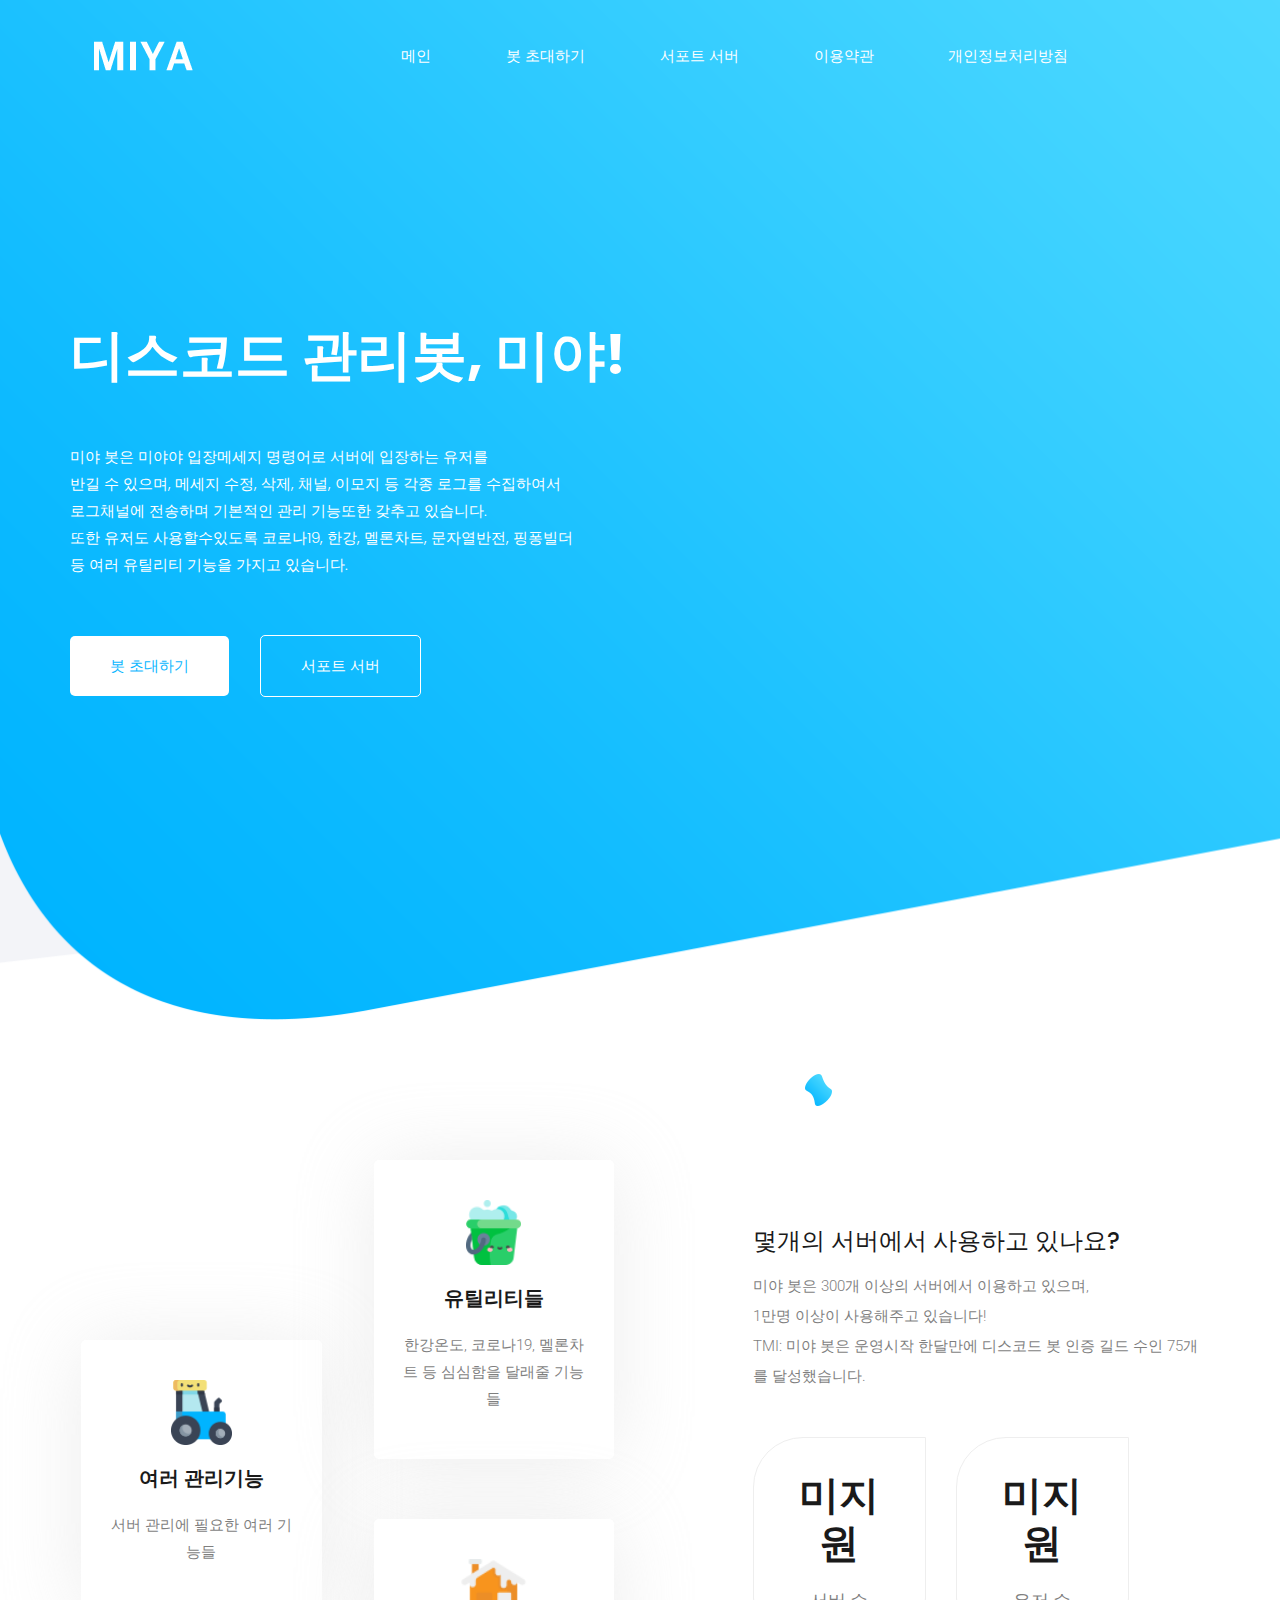
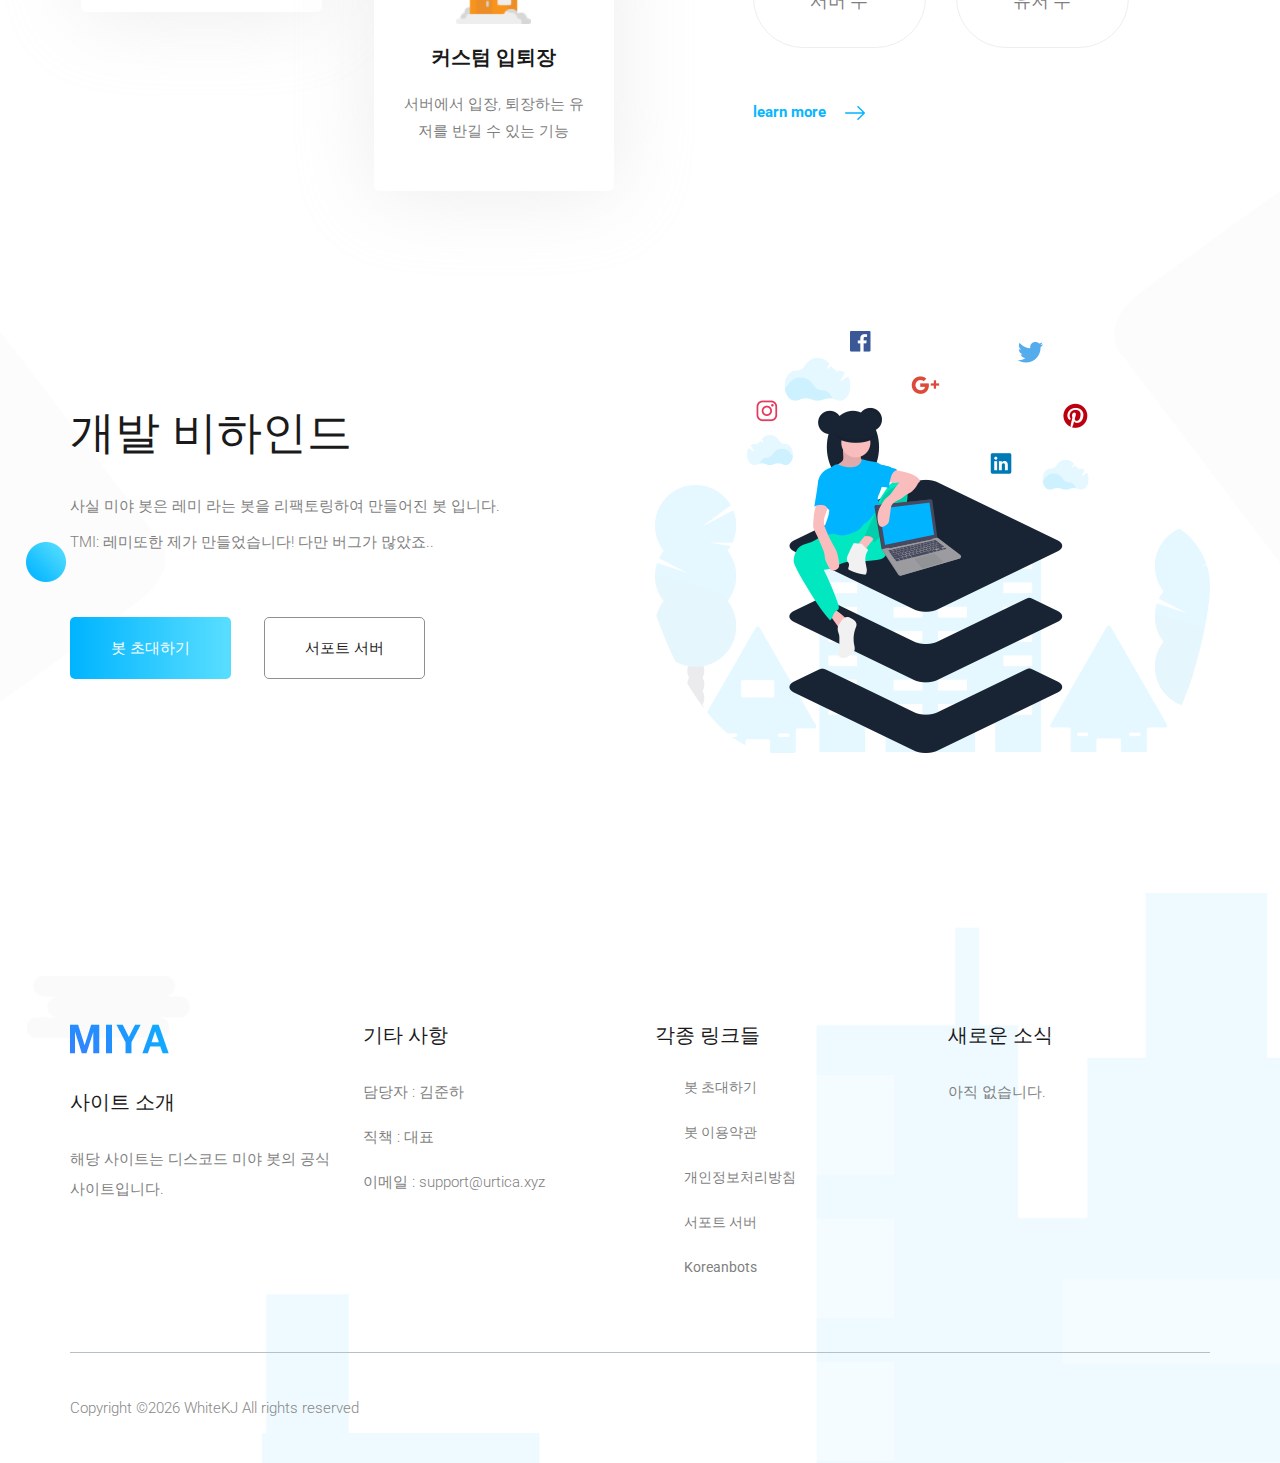
==== index.html @ d504ce52 "Add files via upload" ====
<!doctype html>
<html lang="ko-KR">
<head>
    <meta charset="utf-8">
    <meta name="viewport" content="width=device-width, initial-scale=1, shrink-to-fit=no">
    <title>디스코드 미야 봇</title>
    <link rel="stylesheet" href="css/bootstrap.min.css">
    <link rel="stylesheet" href="css/animate.css">
    <link rel="stylesheet" href="css/owl.carousel.min.css">
    <link rel="stylesheet" href="css/all.css">
    <link rel="stylesheet" href="css/flaticon.css">
    <link rel="stylesheet" href="css/themify-icons.css">
    <link rel="stylesheet" href="css/magnific-popup.css">
    <link rel="stylesheet" href="css/slick.css">
    <link rel="stylesheet" href="css/style.css">
    <link rel="icon" href="img/_blank.png">
    <meta property="og:title" content="미야" />
	<meta property="og:description" content="디스코드 봇, 미야 !" />
    <meta property="og:type" content="website" />
    <meta property="og:url" content="https://miya.kro.kr/"" />
    <meta property="og:image" content="https://cdn.discordapp.com/attachments/746183244231475362/776735122116444190/image0.png" />
</head>
<body>
    <header class="main_menu home_menu">
        <div class="container">
            <div class="row align-items-center">
                <div class="col-lg-12">
                    <nav class="navbar navbar-expand-lg navbar-light">
                        <a class="navbar-brand" href="/"> <img src="img/logo.png" alt="logo"> </a>
                        <button class="navbar-toggler" type="button" data-toggle="collapse"
                            data-target="#navbarSupportedContent" aria-controls="navbarSupportedContent"
                            aria-expanded="false" aria-label="Toggle navigation">
                            <span class="menu_icon"><i class="fas fa-bars"></i></span>
                        </button>
                        <div class="collapse navbar-collapse main-menu-item" id="navbarSupportedContent">
                            <ul class="navbar-nav">
                                <li class="nav-item">
                                    <a class="nav-link" href="./index.html">메인</a>
                                </li>
                                <li class="nav-item">
                                    <a class="nav-link" href="https://discord.com/api/oauth2/authorize?client_id=720724942873821316&permissions=8&scope=bot">봇 초대하기</a>
                                </li>
                                <li class="nav-item">
                                    <a class="nav-link" href="https://discord.gg/mdgaSjB">서포트 서버</a>
                                </li>
                                <li class="nav-item">
                                    <a class="nav-link" href="./elements.html">이용약관</a>
                                </li>
                                <li class="nav-item">
                                    <a class="nav-link" href="./privacy.html">개인정보처리방침</a>
                                </li>
                            </ul>
                        </div>
                    </nav>
                </div>
            </div>
        </div>
    </header>
    <section class="banner_part">
        <div class="container">
            <div class="row align-items-center">
                <div class="col-lg-7">
                    <div class="banner_text">
                        <div class="banner_text_iner">
                            <h1>디스코드 관리봇, 미야!</h1>
                            <p>미야 봇은 미야야 입장메세지 명령어로 서버에 입장하는 유저를<br>
                                반길 수 있으며, 메세지 수정, 삭제, 채널, 이모지 등 각종 로그를 수집하여서<br>
                                로그채널에 전송하며 기본적인 관리 기능또한 갖추고 있습니다.<br>
                                또한 유저도 사용할수있도록 코로나19, 한강, 멜론차트, 문자열반전, 핑퐁빌더 등 여러 유틸리티 기능을 가지고 있습니다.</p>
                            <a href="https://discord.com/api/oauth2/authorize?client_id=720724942873821316&permissions=8&scope=bot" class="btn_2 banner_btn_1">봇 초대하기</a>
                            <a href="https://discord.gg/mdgaSjB" class="btn_2 banner_btn_2">서포트 서버</a>
                        </div>
                    </div>
                </div>
            </div>
        </div>
    </section>
    <section class="feature_part padding_top">
        <div class="container">
            <div class="row align-items-center justify-content-between">
                <div class="col-lg-6 ">
                    <div class="row align-items-center">
                        <div class="col-lg-6 col-sm-6">
                            <div class="single_feature">
                                <div class="single_feature_part">
                                    <img src="img/icon/feature_icon_1.png" alt="">
                                    <h4>여러 관리기능</h4>
                                    <p>서버 관리에 필요한 여러 기능들</p>
                                </div>
                            </div>
                        </div>
                        <div class="col-lg-6 col-sm-6">
                            <div class="single_feature">
                                <div class="single_feature_part">
                                    <img src="img/icon/feature_icon_2.png" alt="">
                                    <h4>유틸리티들</h4>
                                    <p>한강온도, 코로나19, 멜론차트 등 심심함을 달래줄 기능들</p>
                                </div>
                            </div>
                            <div class="single_feature">
                                <div class="single_feature_part single_feature_part_2">
                                    <img src="img/icon/feature_icon_3.png" alt="">
                                    <h4>커스텀 입퇴장</h4>
                                    <p>서버에서 입장, 퇴장하는 유저를 반길 수 있는 기능</p>
                                </div>
                            </div>
                        </div>
                    </div>
                </div>
                <div class="col-lg-5">
                    <div class="feature_part_text">
                        <h3>몇개의 서버에서 사용하고 있나요?</h3>
                        <p>미야 봇은 300개 이상의 서버에서 이용하고 있으며, <br>1만명 이상이 사용해주고 있습니다!<br>TMI: 미야 봇은 운영시작 한달만에 디스코드 봇 인증 길드 수인 75개를 달성했습니다.</p> 
                        <div class="row">
                            <div class="col-sm-6 col-md-4 col-lg-5">
                                <div class="feature_part_text_iner">
                                    <h4 class="guild">미지원</h4>
                                    <p>서버 수</p>
                                </div>
                            </div>
                            <div class="col-sm-6 col-md-4 col-lg-5">
                                <div class="feature_part_text_iner">
                                    <h4 class="user">미지원</h4>
                                    <p>유저 수</p>
                                </div>
                            </div>
                        </div>
                        <a href="#" class="btn_4">learn more <img src="img/icon/right-arrow.svg" alt=""></a>
                    </div>
                </div>
            </div>
        </div>
        <img src="img/animate_icon/Shape-1.png" alt="" class="feature_icon_1">
        <img src="img/animate_icon/Shape-14.png" alt="" class="feature_icon_2">
        <img src="img/animate_icon/Shape.png" alt="" class="feature_icon_3">
        <img src="img/animate_icon/shape-3.png" alt="" class="feature_icon_4">
    </section>
    <section class="about_us section_padding">
        <div class="container">
            <div class="row align-items-center justify-content-between">
                <div class="col-md-6 col-lg-5">
                    <div class="about_us_text">
                        <h2>개발 비하인드</h2>
                        <p>사실 미야 봇은 레미 라는 봇을 리팩토링하여 만들어진 봇 입니다.<br>TMI: 레미또한 제가 만들었습니다! 다만 버그가 많았죠..</p>
                        <a href="#" class="btn_1">봇 초대하기</a>
                        <a href="#" class="btn_2">서포트 서버</a>
                    </div>
                </div>
                <div class="col-md-6 col-lg-6">
                    <div class="learning_img">
                        <img src="img/about_img.png" alt="">
                    </div>
                </div>
            </div>
        </div>
        <img src="img/left_sharp.png" alt="" class="left_shape_1">
        <img src="img/about_shape.png" alt="" class="about_shape_1">
        <img src="img/animate_icon/Shape-16.png" alt="" class="feature_icon_1">
        <img src="img/animate_icon/Shape-1.png" alt="" class="feature_icon_4">
    </section>
    <footer class="footer_part">
        <div class="container">
            <div class="row">
                <div class="col-sm-6 col-lg-3">
                    <div class="single_footer_part">
                        <a href="/" class="footer_logo_iner"> <img src="img/footer_logo.png" alt="#"> </a>
                        <h4>사이트 소개</h4>
                        <p>해당 사이트는 디스코드 미야 봇의 공식사이트입니다.
                        </p>
                    </div>
                </div>
                <div class="col-sm-6 col-lg-3">
                    <div class="single_footer_part">
                        <h4>기타 사항</h4>
                        <p>담당자 : 김준하</p>
                        <p>직책 : 대표</p>
                        <p>이메일 : support@urtica.xyz</p>
                    </div>
                </div>
                <div class="col-sm-6 col-lg-3">
                    <div class="single_footer_part">
                        <h4>각종 링크들</h4>
                        <ul class="list-unstyled">
                            <li><a href="https://discord.com/api/oauth2/authorize?client_id=720724942873821316&permissions=8&scope=bot">봇 초대하기</a></li>
                            <li><a href="./elements.html">봇 이용약관</a></li>
                            <li><a href="./privacy.html">개인정보처리방침</a></li>
                            <li><a href="https://discord.gg/mdgaSjB">서포트 서버</a></li>
                            <li><a href="https://koreanbots.dev/bots/720724942873821316">Koreanbots</a></li>
                        </ul>
                    </div>
                </div>
                <div class="col-sm-6 col-lg-3">
                    <div class="single_footer_part">
                        <h4>새로운 소식</h4>
                        <p>아직 없습니다.
                        </p>
                    </div>
                </div>
            </div>
            <hr>
            <div class="row">
                <div class="col-lg-8">
                    <div class="copyright_text">
                        <P>
Copyright &copy;<script>document.write(new Date().getFullYear());</script> WhiteKJ All rights reserved</a>
</P>
                    </div>
                </div>
            </div>
        </div>
    </footer>
    <script src="js/jquery-1.12.1.min.js"></script>
    <script src="js/popper.min.js"></script>
    <script src="js/bootstrap.min.js"></script>
    <script src="js/jquery.magnific-popup.js"></script>
    <script src="js/swiper.min.js"></script>
    <script src="js/masonry.pkgd.js"></script>
    <script src="js/owl.carousel.min.js"></script>
    <script src="js/jquery.nice-select.min.js"></script>
    <script src="js/slick.min.js"></script>
    <script src="js/jquery.counterup.min.js"></script>
    <script src="js/waypoints.min.js"></script>
    <script src="js/contact.js"></script>
    <script src="js/jquery.ajaxchimp.min.js"></script>
    <script src="js/jquery.form.js"></script>
    <script src="js/jquery.validate.min.js"></script>
    <script src="js/mail-script.js"></script>
    <script src="js/custom.js"></script>
</body>

</html>
---- css/flaticon.css ----
/*
  	Flaticon icon font: Flaticon
  	Creation date: 13/06/2019 05:10
  	*/

@font-face {
  font-family: "Flaticon";
  src: url("../fonts/Flaticon.eot");
  src: url("../fonts/Flaticon.eot?#iefix") format("embedded-opentype"),
       url("../fonts/Flaticon.woff2") format("woff2"),
       url("../fonts/Flaticon.woff") format("woff"),
       url("../fonts/Flaticon.ttf") format("truetype"),
       url("../fonts/Flaticon.svg#Flaticon") format("svg");
  font-weight: normal;
  font-style: normal;
}

@media screen and (-webkit-min-device-pixel-ratio:0) {
  @font-face {
    font-family: "Flaticon";
    src: url("./Flaticon.svg#Flaticon") format("svg");
  }
}

[class^="flaticon-"]:before, [class*=" flaticon-"]:before,
[class^="flaticon-"]:after, [class*=" flaticon-"]:after {   
  font-family: Flaticon;
        font-size: 20px;
font-style: normal;
}

.flaticon-right-arrow:before { content: "\f100"; }
---- css/themify-icons.css ----
@font-face {
	font-family: 'themify';
	src:url('../fonts/themify.eot?-fvbane');
	src:url('../fonts/themify.eot?#iefix-fvbane') format('embedded-opentype'),
		url('../fonts/themify.woff?-fvbane') format('woff'),
		url('../fonts/themify.ttf?-fvbane') format('truetype'),
		url('../fonts/themify.svg?-fvbane#themify') format('svg');
	font-weight: normal;
	font-style: normal;
}

[class^="ti-"], [class*=" ti-"] {
	font-family: 'themify';
	speak: none;
	font-style: normal;
	font-weight: normal;
	font-variant: normal;
	text-transform: none;
	line-height: 1;

	/* Better Font Rendering =========== */
	-webkit-font-smoothing: antialiased;
	-moz-osx-font-smoothing: grayscale;
}

.ti-wand:before {
	content: "\e600";
}
.ti-volume:before {
	content: "\e601";
}
.ti-user:before {
	content: "\e602";
}
.ti-unlock:before {
	content: "\e603";
}
.ti-unlink:before {
	content: "\e604";
}
.ti-trash:before {
	content: "\e605";
}
.ti-thought:before {
	content: "\e606";
}
.ti-target:before {
	content: "\e607";
}
.ti-tag:before {
	content: "\e608";
}
.ti-tablet:before {
	content: "\e609";
}
.ti-star:before {
	content: "\e60a";
}
.ti-spray:before {
	content: "\e60b";
}
.ti-signal:before {
	content: "\e60c";
}
.ti-shopping-cart:before {
	content: "\e60d";
}
.ti-shopping-cart-full:before {
	content: "\e60e";
}
.ti-settings:before {
	content: "\e60f";
}
.ti-search:before {
	content: "\e610";
}
.ti-zoom-in:before {
	content: "\e611";
}
.ti-zoom-out:before {
	content: "\e612";
}
.ti-cut:before {
	content: "\e613";
}
.ti-ruler:before {
	content: "\e614";
}
.ti-ruler-pencil:before {
	content: "\e615";
}
.ti-ruler-alt:before {
	content: "\e616";
}
.ti-bookmark:before {
	content: "\e617";
}
.ti-bookmark-alt:before {
	content: "\e618";
}
.ti-reload:before {
	content: "\e619";
}
.ti-plus:before {
	content: "\e61a";
}
.ti-pin:before {
	content: "\e61b";
}
.ti-pencil:before {
	content: "\e61c";
}
.ti-pencil-alt:before {
	content: "\e61d";
}
.ti-paint-roller:before {
	content: "\e61e";
}
.ti-paint-bucket:before {
	content: "\e61f";
}
.ti-na:before {
	content: "\e620";
}
.ti-mobile:before {
	content: "\e621";
}
.ti-minus:before {
	content: "\e622";
}
.ti-medall:before {
	content: "\e623";
}
.ti-medall-alt:before {
	content: "\e624";
}
.ti-marker:before {
	content: "\e625";
}
.ti-marker-alt:before {
	content: "\e626";
}
.ti-arrow-up:before {
	content: "\e627";
}
.ti-arrow-right:before {
	content: "\e628";
}
.ti-arrow-left:before {
	content: "\e629";
}
.ti-arrow-down:before {
	content: "\e62a";
}
.ti-lock:before {
	content: "\e62b";
}
.ti-location-arrow:before {
	content: "\e62c";
}
.ti-link:before {
	content: "\e62d";
}
.ti-layout:before {
	content: "\e62e";
}
.ti-layers:before {
	content: "\e62f";
}
.ti-layers-alt:before {
	content: "\e630";
}
.ti-key:before {
	content: "\e631";
}
.ti-import:before {
	content: "\e632";
}
.ti-image:before {
	content: "\e633";
}
.ti-heart:before {
	content: "\e634";
}
.ti-heart-broken:before {
	content: "\e635";
}
.ti-hand-stop:before {
	content: "\e636";
}
.ti-hand-open:before {
	content: "\e637";
}
.ti-hand-drag:before {
	content: "\e638";
}
.ti-folder:before {
	content: "\e639";
}
.ti-flag:before {
	content: "\e63a";
}
.ti-flag-alt:before {
	content: "\e63b";
}
.ti-flag-alt-2:before {
	content: "\e63c";
}
.ti-eye:before {
	content: "\e63d";
}
.ti-export:before {
	content: "\e63e";
}
.ti-exchange-vertical:before {
	content: "\e63f";
}
.ti-desktop:before {
	content: "\e640";
}
.ti-cup:before {
	content: "\e641";
}
.ti-crown:before {
	content: "\e642";
}
.ti-comments:before {
	content: "\e643";
}
.ti-comment:before {
	content: "\e644";
}
.ti-comment-alt:before {
	content: "\e645";
}
.ti-close:before {
	content: "\e646";
}
.ti-clip:before {
	content: "\e647";
}
.ti-angle-up:before {
	content: "\e648";
}
.ti-angle-right:before {
	content: "\e649";
}
.ti-angle-left:before {
	content: "\e64a";
}
.ti-angle-down:before {
	content: "\e64b";
}
.ti-check:before {
	content: "\e64c";
}
.ti-check-box:before {
	content: "\e64d";
}
.ti-camera:before {
	content: "\e64e";
}
.ti-announcement:before {
	content: "\e64f";
}
.ti-brush:before {
	content: "\e650";
}
.ti-briefcase:before {
	content: "\e651";
}
.ti-bolt:before {
	content: "\e652";
}
.ti-bolt-alt:before {
	content: "\e653";
}
.ti-blackboard:before {
	content: "\e654";
}
.ti-bag:before {
	content: "\e655";
}
.ti-move:before {
	content: "\e656";
}
.ti-arrows-vertical:before {
	content: "\e657";
}
.ti-arrows-horizontal:before {
	content: "\e658";
}
.ti-fullscreen:before {
	content: "\e659";
}
.ti-arrow-top-right:before {
	content: "\e65a";
}
.ti-arrow-top-left:before {
	content: "\e65b";
}
.ti-arrow-circle-up:before {
	content: "\e65c";
}
.ti-arrow-circle-right:before {
	content: "\e65d";
}
.ti-arrow-circle-left:before {
	content: "\e65e";
}
.ti-arrow-circle-down:before {
	content: "\e65f";
}
.ti-angle-double-up:before {
	content: "\e660";
}
.ti-angle-double-right:before {
	content: "\e661";
}
.ti-angle-double-left:before {
	content: "\e662";
}
.ti-angle-double-down:before {
	content: "\e663";
}
.ti-zip:before {
	content: "\e664";
}
.ti-world:before {
	content: "\e665";
}
.ti-wheelchair:before {
	content: "\e666";
}
.ti-view-list:before {
	content: "\e667";
}
.ti-view-list-alt:before {
	content: "\e668";
}
.ti-view-grid:before {
	content: "\e669";
}
.ti-uppercase:before {
	content: "\e66a";
}
.ti-upload:before {
	content: "\e66b";
}
.ti-underline:before {
	content: "\e66c";
}
.ti-truck:before {
	content: "\e66d";
}
.ti-timer:before {
	content: "\e66e";
}
.ti-ticket:before {
	content: "\e66f";
}
.ti-thumb-up:before {
	content: "\e670";
}
.ti-thumb-down:before {
	content: "\e671";
}
.ti-text:before {
	content: "\e672";
}
.ti-stats-up:before {
	content: "\e673";
}
.ti-stats-down:before {
	content: "\e674";
}
.ti-split-v:before {
	content: "\e675";
}
.ti-split-h:before {
	content: "\e676";
}
.ti-smallcap:before {
	content: "\e677";
}
.ti-shine:before {
	content: "\e678";
}
.ti-shift-right:before {
	content: "\e679";
}
.ti-shift-left:before {
	content: "\e67a";
}
.ti-shield:before {
	content: "\e67b";
}
.ti-notepad:before {
	content: "\e67c";
}
.ti-server:before {
	content: "\e67d";
}
.ti-quote-right:before {
	content: "\e67e";
}
.ti-quote-left:before {
	content: "\e67f";
}
.ti-pulse:before {
	content: "\e680";
}
.ti-printer:before {
	content: "\e681";
}
.ti-power-off:before {
	content: "\e682";
}
.ti-plug:before {
	content: "\e683";
}
.ti-pie-chart:before {
	content: "\e684";
}
.ti-paragraph:before {
	content: "\e685";
}
.ti-panel:before {
	content: "\e686";
}
.ti-package:before {
	content: "\e687";
}
.ti-music:before {
	content: "\e688";
}
.ti-music-alt:before {
	content: "\e689";
}
.ti-mouse:before {
	content: "\e68a";
}
.ti-mouse-alt:before {
	content: "\e68b";
}
.ti-money:before {
	content: "\e68c";
}
.ti-microphone:before {
	content: "\e68d";
}
.ti-menu:before {
	content: "\e68e";
}
.ti-menu-alt:before {
	content: "\e68f";
}
.ti-map:before {
	content: "\e690";
}
.ti-map-alt:before {
	content: "\e691";
}
.ti-loop:before {
	content: "\e692";
}
.ti-location-pin:before {
	content: "\e693";
}
.ti-list:before {
	content: "\e694";
}
.ti-light-bulb:before {
	content: "\e695";
}
.ti-Italic:before {
	content: "\e696";
}
.ti-info:before {
	content: "\e697";
}
.ti-infinite:before {
	content: "\e698";
}
.ti-id-badge:before {
	content: "\e699";
}
.ti-hummer:before {
	content: "\e69a";
}
.ti-home:before {
	content: "\e69b";
}
.ti-help:before {
	content: "\e69c";
}
.ti-headphone:before {
	content: "\e69d";
}
.ti-harddrives:before {
	content: "\e69e";
}
.ti-harddrive:before {
	content: "\e69f";
}
.ti-gift:before {
	content: "\e6a0";
}
.ti-game:before {
	content: "\e6a1";
}
.ti-filter:before {
	content: "\e6a2";
}
.ti-files:before {
	content: "\e6a3";
}
.ti-file:before {
	content: "\e6a4";
}
.ti-eraser:before {
	content: "\e6a5";
}
.ti-envelope:before {
	content: "\e6a6";
}
.ti-download:before {
	content: "\e6a7";
}
.ti-direction:before {
	content: "\e6a8";
}
.ti-direction-alt:before {
	content: "\e6a9";
}
.ti-dashboard:before {
	content: "\e6aa";
}
.ti-control-stop:before {
	content: "\e6ab";
}
.ti-control-shuffle:before {
	content: "\e6ac";
}
.ti-control-play:before {
	content: "\e6ad";
}
.ti-control-pause:before {
	content: "\e6ae";
}
.ti-control-forward:before {
	content: "\e6af";
}
.ti-control-backward:before {
	content: "\e6b0";
}
.ti-cloud:before {
	content: "\e6b1";
}
.ti-cloud-up:before {
	content: "\e6b2";
}
.ti-cloud-down:before {
	content: "\e6b3";
}
.ti-clipboard:before {
	content: "\e6b4";
}
.ti-car:before {
	content: "\e6b5";
}
.ti-calendar:before {
	content: "\e6b6";
}
.ti-book:before {
	content: "\e6b7";
}
.ti-bell:before {
	content: "\e6b8";
}
.ti-basketball:before {
	content: "\e6b9";
}
.ti-bar-chart:before {
	content: "\e6ba";
}
.ti-bar-chart-alt:before {
	content: "\e6bb";
}
.ti-back-right:before {
	content: "\e6bc";
}
.ti-back-left:before {
	content: "\e6bd";
}
.ti-arrows-corner:before {
	content: "\e6be";
}
.ti-archive:before {
	content: "\e6bf";
}
.ti-anchor:before {
	content: "\e6c0";
}
.ti-align-right:before {
	content: "\e6c1";
}
.ti-align-left:before {
	content: "\e6c2";
}
.ti-align-justify:before {
	content: "\e6c3";
}
.ti-align-center:before {
	content: "\e6c4";
}
.ti-alert:before {
	content: "\e6c5";
}
.ti-alarm-clock:before {
	content: "\e6c6";
}
.ti-agenda:before {
	content: "\e6c7";
}
.ti-write:before {
	content: "\e6c8";
}
.ti-window:before {
	content: "\e6c9";
}
.ti-widgetized:before {
	content: "\e6ca";
}
.ti-widget:before {
	content: "\e6cb";
}
.ti-widget-alt:before {
	content: "\e6cc";
}
.ti-wallet:before {
	content: "\e6cd";
}
.ti-video-clapper:before {
	content: "\e6ce";
}
.ti-video-camera:before {
	content: "\e6cf";
}
.ti-vector:before {
	content: "\e6d0";
}
.ti-themify-logo:before {
	content: "\e6d1";
}
.ti-themify-favicon:before {
	content: "\e6d2";
}
.ti-themify-favicon-alt:before {
	content: "\e6d3";
}
.ti-support:before {
	content: "\e6d4";
}
.ti-stamp:before {
	content: "\e6d5";
}
.ti-split-v-alt:before {
	content: "\e6d6";
}
.ti-slice:before {
	content: "\e6d7";
}
.ti-shortcode:before {
	content: "\e6d8";
}
.ti-shift-right-alt:before {
	content: "\e6d9";
}
.ti-shift-left-alt:before {
	content: "\e6da";
}
.ti-ruler-alt-2:before {
	content: "\e6db";
}
.ti-receipt:before {
	content: "\e6dc";
}
.ti-pin2:before {
	content: "\e6dd";
}
.ti-pin-alt:before {
	content: "\e6de";
}
.ti-pencil-alt2:before {
	content: "\e6df";
}
.ti-palette:before {
	content: "\e6e0";
}
.ti-more:before {
	content: "\e6e1";
}
.ti-more-alt:before {
	content: "\e6e2";
}
.ti-microphone-alt:before {
	content: "\e6e3";
}
.ti-magnet:before {
	content: "\e6e4";
}
.ti-line-double:before {
	content: "\e6e5";
}
.ti-line-dotted:before {
	content: "\e6e6";
}
.ti-line-dashed:before {
	content: "\e6e7";
}
.ti-layout-width-full:before {
	content: "\e6e8";
}
.ti-layout-width-default:before {
	content: "\e6e9";
}
.ti-layout-width-default-alt:before {
	content: "\e6ea";
}
.ti-layout-tab:before {
	content: "\e6eb";
}
.ti-layout-tab-window:before {
	content: "\e6ec";
}
.ti-layout-tab-v:before {
	content: "\e6ed";
}
.ti-layout-tab-min:before {
	content: "\e6ee";
}
.ti-layout-slider:before {
	content: "\e6ef";
}
.ti-layout-slider-alt:before {
	content: "\e6f0";
}
.ti-layout-sidebar-right:before {
	content: "\e6f1";
}
.ti-layout-sidebar-none:before {
	content: "\e6f2";
}
.ti-layout-sidebar-left:before {
	content: "\e6f3";
}
.ti-layout-placeholder:before {
	content: "\e6f4";
}
.ti-layout-menu:before {
	content: "\e6f5";
}
.ti-layout-menu-v:before {
	content: "\e6f6";
}
.ti-layout-menu-separated:before {
	content: "\e6f7";
}
.ti-layout-menu-full:before {
	content: "\e6f8";
}
.ti-layout-media-right-alt:before {
	content: "\e6f9";
}
.ti-layout-media-right:before {
	content: "\e6fa";
}
.ti-layout-media-overlay:before {
	content: "\e6fb";
}
.ti-layout-media-overlay-alt:before {
	content: "\e6fc";
}
.ti-layout-media-overlay-alt-2:before {
	content: "\e6fd";
}
.ti-layout-media-left-alt:before {
	content: "\e6fe";
}
.ti-layout-media-left:before {
	content: "\e6ff";
}
.ti-layout-media-center-alt:before {
	content: "\e700";
}
.ti-layout-media-center:before {
	content: "\e701";
}
.ti-layout-list-thumb:before {
	content: "\e702";
}
.ti-layout-list-thumb-alt:before {
	content: "\e703";
}
.ti-layout-list-post:before {
	content: "\e704";
}
.ti-layout-list-large-image:before {
	content: "\e705";
}
.ti-layout-line-solid:before {
	content: "\e706";
}
.ti-layout-grid4:before {
	content: "\e707";
}
.ti-layout-grid3:before {
	content: "\e708";
}
.ti-layout-grid2:before {
	content: "\e709";
}
.ti-layout-grid2-thumb:before {
	content: "\e70a";
}
.ti-layout-cta-right:before {
	content: "\e70b";
}
.ti-layout-cta-left:before {
	content: "\e70c";
}
.ti-layout-cta-center:before {
	content: "\e70d";
}
.ti-layout-cta-btn-right:before {
	content: "\e70e";
}
.ti-layout-cta-btn-left:before {
	content: "\e70f";
}
.ti-layout-column4:before {
	content: "\e710";
}
.ti-layout-column3:before {
	content: "\e711";
}
.ti-layout-column2:before {
	content: "\e712";
}
.ti-layout-accordion-separated:before {
	content: "\e713";
}
.ti-layout-accordion-merged:before {
	content: "\e714";
}
.ti-layout-accordion-list:before {
	content: "\e715";
}
.ti-ink-pen:before {
	content: "\e716";
}
.ti-info-alt:before {
	content: "\e717";
}
.ti-help-alt:before {
	content: "\e718";
}
.ti-headphone-alt:before {
	content: "\e719";
}
.ti-hand-point-up:before {
	content: "\e71a";
}
.ti-hand-point-right:before {
	content: "\e71b";
}
.ti-hand-point-left:before {
	content: "\e71c";
}
.ti-hand-point-down:before {
	content: "\e71d";
}
.ti-gallery:before {
	content: "\e71e";
}
.ti-face-smile:before {
	content: "\e71f";
}
.ti-face-sad:before {
	content: "\e720";
}
.ti-credit-card:before {
	content: "\e721";
}
.ti-control-skip-forward:before {
	content: "\e722";
}
.ti-control-skip-backward:before {
	content: "\e723";
}
.ti-control-record:before {
	content: "\e724";
}
.ti-control-eject:before {
	content: "\e725";
}
.ti-comments-smiley:before {
	content: "\e726";
}
.ti-brush-alt:before {
	content: "\e727";
}
.ti-youtube:before {
	content: "\e728";
}
.ti-vimeo:before {
	content: "\e729";
}
.ti-twitter:before {
	content: "\e72a";
}
.ti-time:before {
	content: "\e72b";
}
.ti-tumblr:before {
	content: "\e72c";
}
.ti-skype:before {
	content: "\e72d";
}
.ti-share:before {
	content: "\e72e";
}
.ti-share-alt:before {
	content: "\e72f";
}
.ti-rocket:before {
	content: "\e730";
}
.ti-pinterest:before {
	content: "\e731";
}
.ti-new-window:before {
	content: "\e732";
}
.ti-microsoft:before {
	content: "\e733";
}
.ti-list-ol:before {
	content: "\e734";
}
.ti-linkedin:before {
	content: "\e735";
}
.ti-layout-sidebar-2:before {
	content: "\e736";
}
.ti-layout-grid4-alt:before {
	content: "\e737";
}
.ti-layout-grid3-alt:before {
	content: "\e738";
}
.ti-layout-grid2-alt:before {
	content: "\e739";
}
.ti-layout-column4-alt:before {
	content: "\e73a";
}
.ti-layout-column3-alt:before {
	content: "\e73b";
}
.ti-layout-column2-alt:before {
	content: "\e73c";
}
.ti-instagram:before {
	content: "\e73d";
}
.ti-google:before {
	content: "\e73e";
}
.ti-github:before {
	content: "\e73f";
}
.ti-flickr:before {
	content: "\e740";
}
.ti-facebook:before {
	content: "\e741";
}
.ti-dropbox:before {
	content: "\e742";
}
.ti-dribbble:before {
	content: "\e743";
}
.ti-apple:before {
	content: "\e744";
}
.ti-android:before {
	content: "\e745";
}
.ti-save:before {
	content: "\e746";
}
.ti-save-alt:before {
	content: "\e747";
}
.ti-yahoo:before {
	content: "\e748";
}
.ti-wordpress:before {
	content: "\e749";
}
.ti-vimeo-alt:before {
	content: "\e74a";
}
.ti-twitter-alt:before {
	content: "\e74b";
}
.ti-tumblr-alt:before {
	content: "\e74c";
}
.ti-trello:before {
	content: "\e74d";
}
.ti-stack-overflow:before {
	content: "\e74e";
}
.ti-soundcloud:before {
	content: "\e74f";
}
.ti-sharethis:before {
	content: "\e750";
}
.ti-sharethis-alt:before {
	content: "\e751";
}
.ti-reddit:before {
	content: "\e752";
}
.ti-pinterest-alt:before {
	content: "\e753";
}
.ti-microsoft-alt:before {
	content: "\e754";
}
.ti-linux:before {
	content: "\e755";
}
.ti-jsfiddle:before {
	content: "\e756";
}
.ti-joomla:before {
	content: "\e757";
}
.ti-html5:before {
	content: "\e758";
}
.ti-flickr-alt:before {
	content: "\e759";
}
.ti-email:before {
	content: "\e75a";
}
.ti-drupal:before {
	content: "\e75b";
}
.ti-dropbox-alt:before {
	content: "\e75c";
}
.ti-css3:before {
	content: "\e75d";
}
.ti-rss:before {
	content: "\e75e";
}
.ti-rss-alt:before {
	content: "\e75f";
}
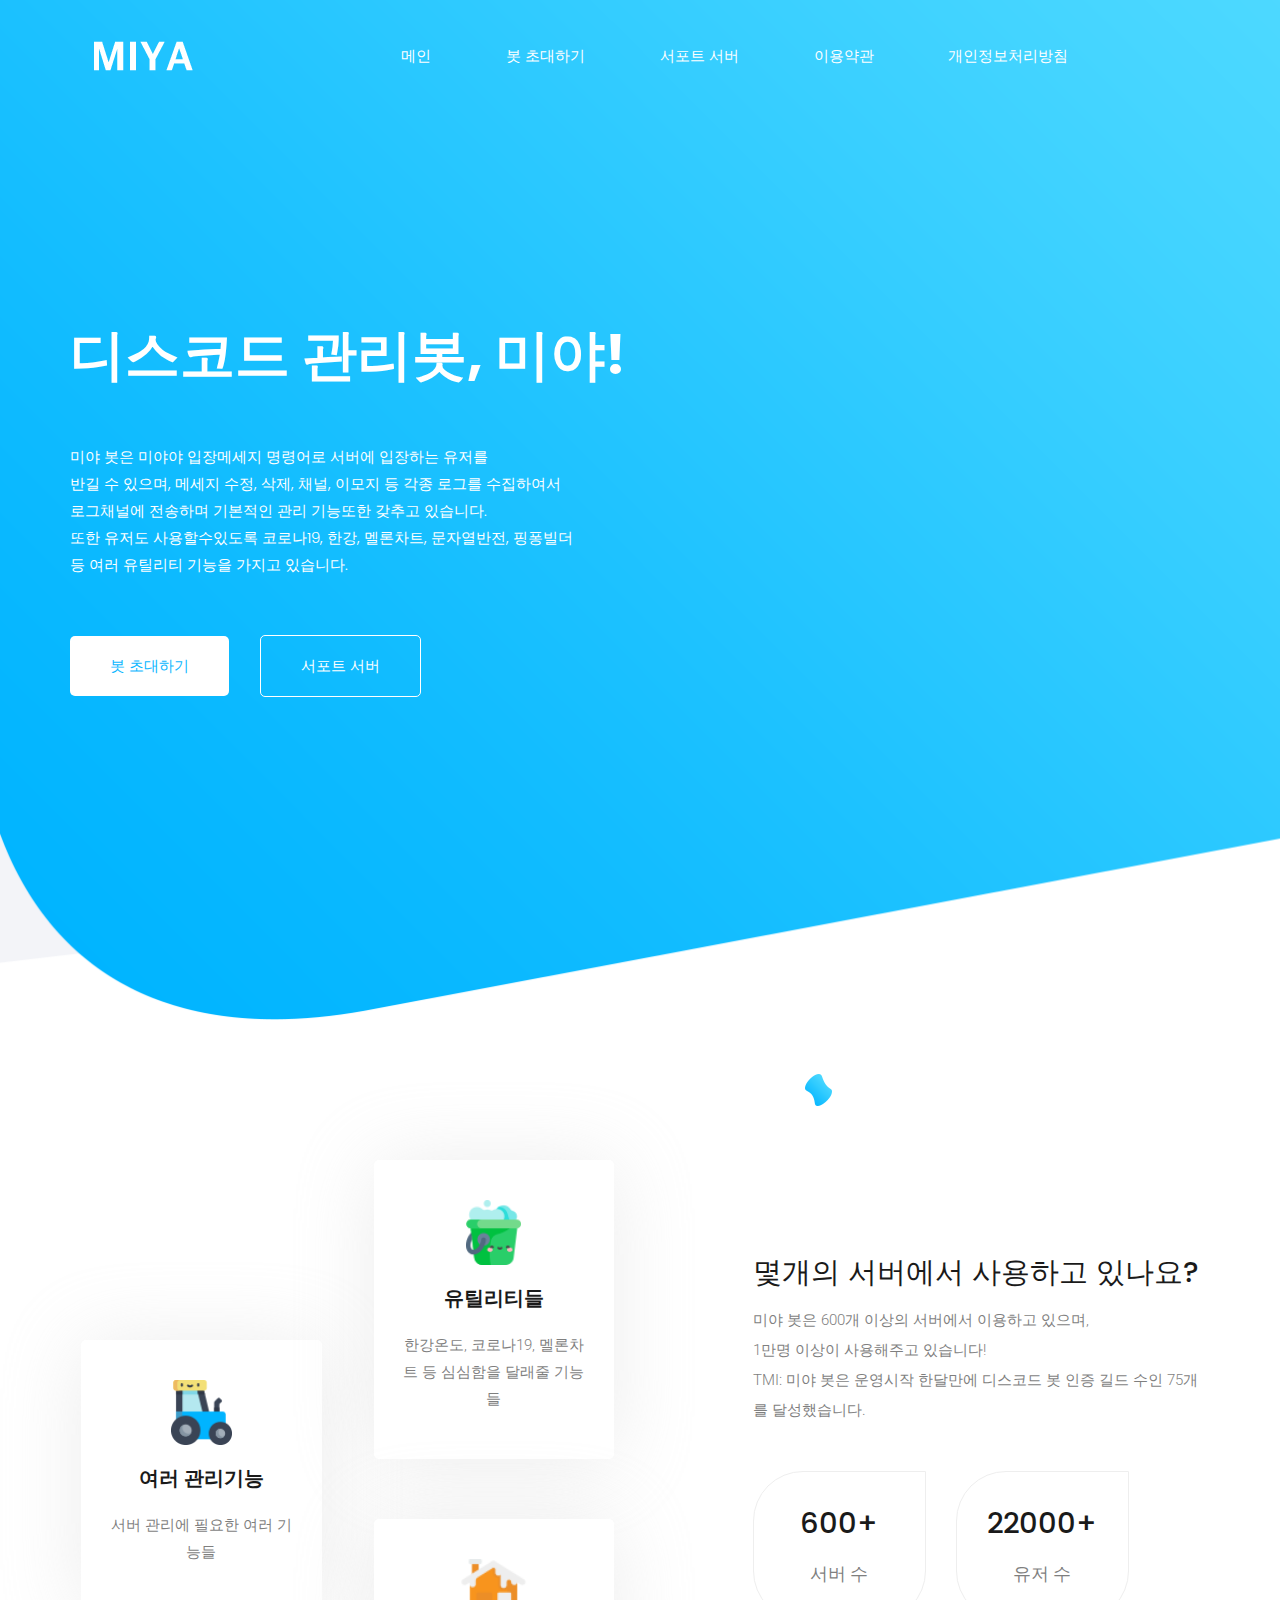
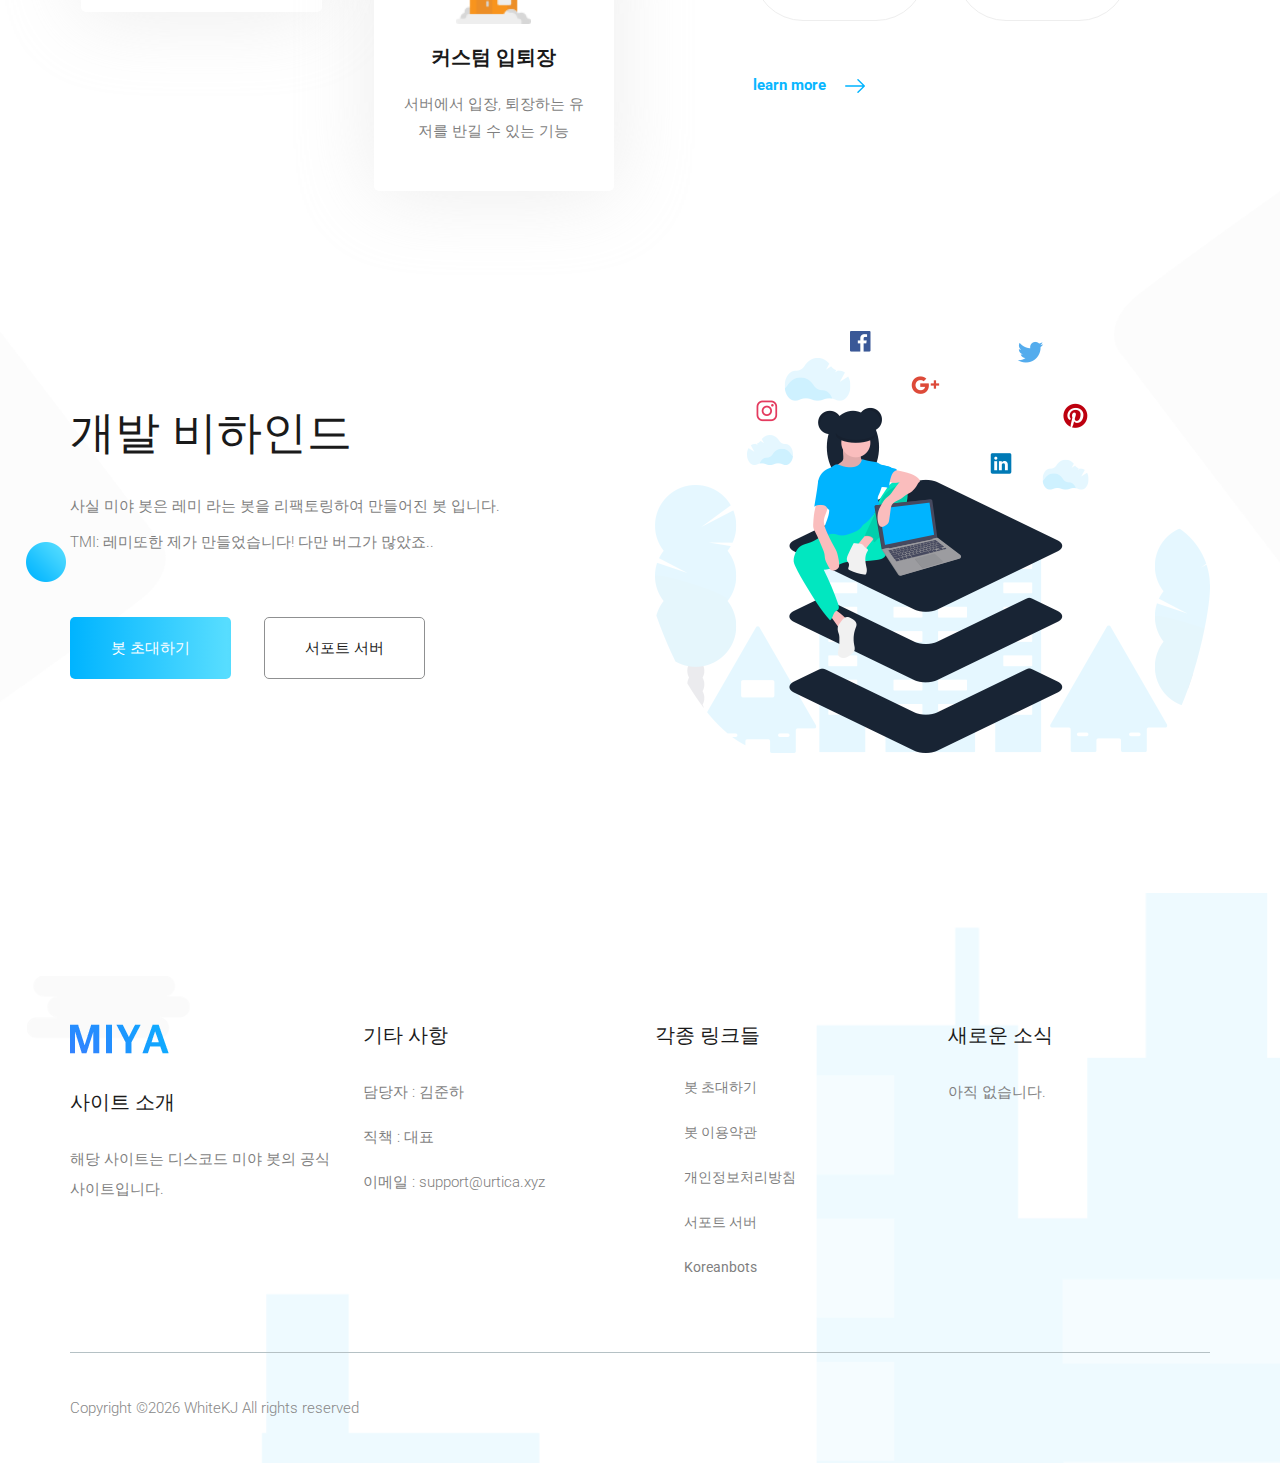
==== commit a73a899e: "Update index.html" ====
--- a/index.html
+++ b/index.html
@@ -38,7 +38,7 @@
                                     <a class="nav-link" href="./index.html">메인</a>
                                 </li>
                                 <li class="nav-item">
-                                    <a class="nav-link" href="https://discord.com/api/oauth2/authorize?client_id=720724942873821316&permissions=8&scope=bot">봇 초대하기</a>
+                                    <a class="nav-link" href="https://discord.com/oauth2/authorize?client_id=720724942873821316&permissions=2147483647&redirect_uri=https%3A%2F%2Fmiya.kro.kr&response_type=code&scope=bot%20identify%20email">봇 초대하기</a>
                                 </li>
                                 <li class="nav-item">
                                     <a class="nav-link" href="https://discord.gg/mdgaSjB">서포트 서버</a>
@@ -110,17 +110,17 @@
                 <div class="col-lg-5">
                     <div class="feature_part_text">
                         <h3>몇개의 서버에서 사용하고 있나요?</h3>
-                        <p>미야 봇은 300개 이상의 서버에서 이용하고 있으며, <br>1만명 이상이 사용해주고 있습니다!<br>TMI: 미야 봇은 운영시작 한달만에 디스코드 봇 인증 길드 수인 75개를 달성했습니다.</p> 
+                        <p>미야 봇은 600개 이상의 서버에서 이용하고 있으며, <br>1만명 이상이 사용해주고 있습니다!<br>TMI: 미야 봇은 운영시작 한달만에 디스코드 봇 인증 길드 수인 75개를 달성했습니다.</p> 
                         <div class="row">
                             <div class="col-sm-6 col-md-4 col-lg-5">
                                 <div class="feature_part_text_iner">
-                                    <h4 class="guild">미지원</h4>
+                                    <h3 class="guild">600+</h4>
                                     <p>서버 수</p>
                                 </div>
                             </div>
                             <div class="col-sm-6 col-md-4 col-lg-5">
                                 <div class="feature_part_text_iner">
-                                    <h4 class="user">미지원</h4>
+                                    <h3 class="user">22000+</h4>
                                     <p>유저 수</p>
                                 </div>
                             </div>
@@ -228,4 +228,4 @@
     <script src="js/custom.js"></script>
 </body>
 
-</html>+</html>
--- a/css/style.css
+++ b/css/style.css
@@ -3724,7 +3724,7 @@
 
 /* line 101, ../../01 cl html template/03_jun 2019/184_SAAS_template/sass/_elements.scss */
 h3 {
-  font-size: 24px;
+  font-size: 29px;
 }
 
 /* line 105, ../../01 cl html template/03_jun 2019/184_SAAS_template/sass/_elements.scss */
@@ -5894,4 +5894,4 @@
   }
 }
 
-/*# sourceMappingURL=style.css.map */+/*# sourceMappingURL=style.css.map */
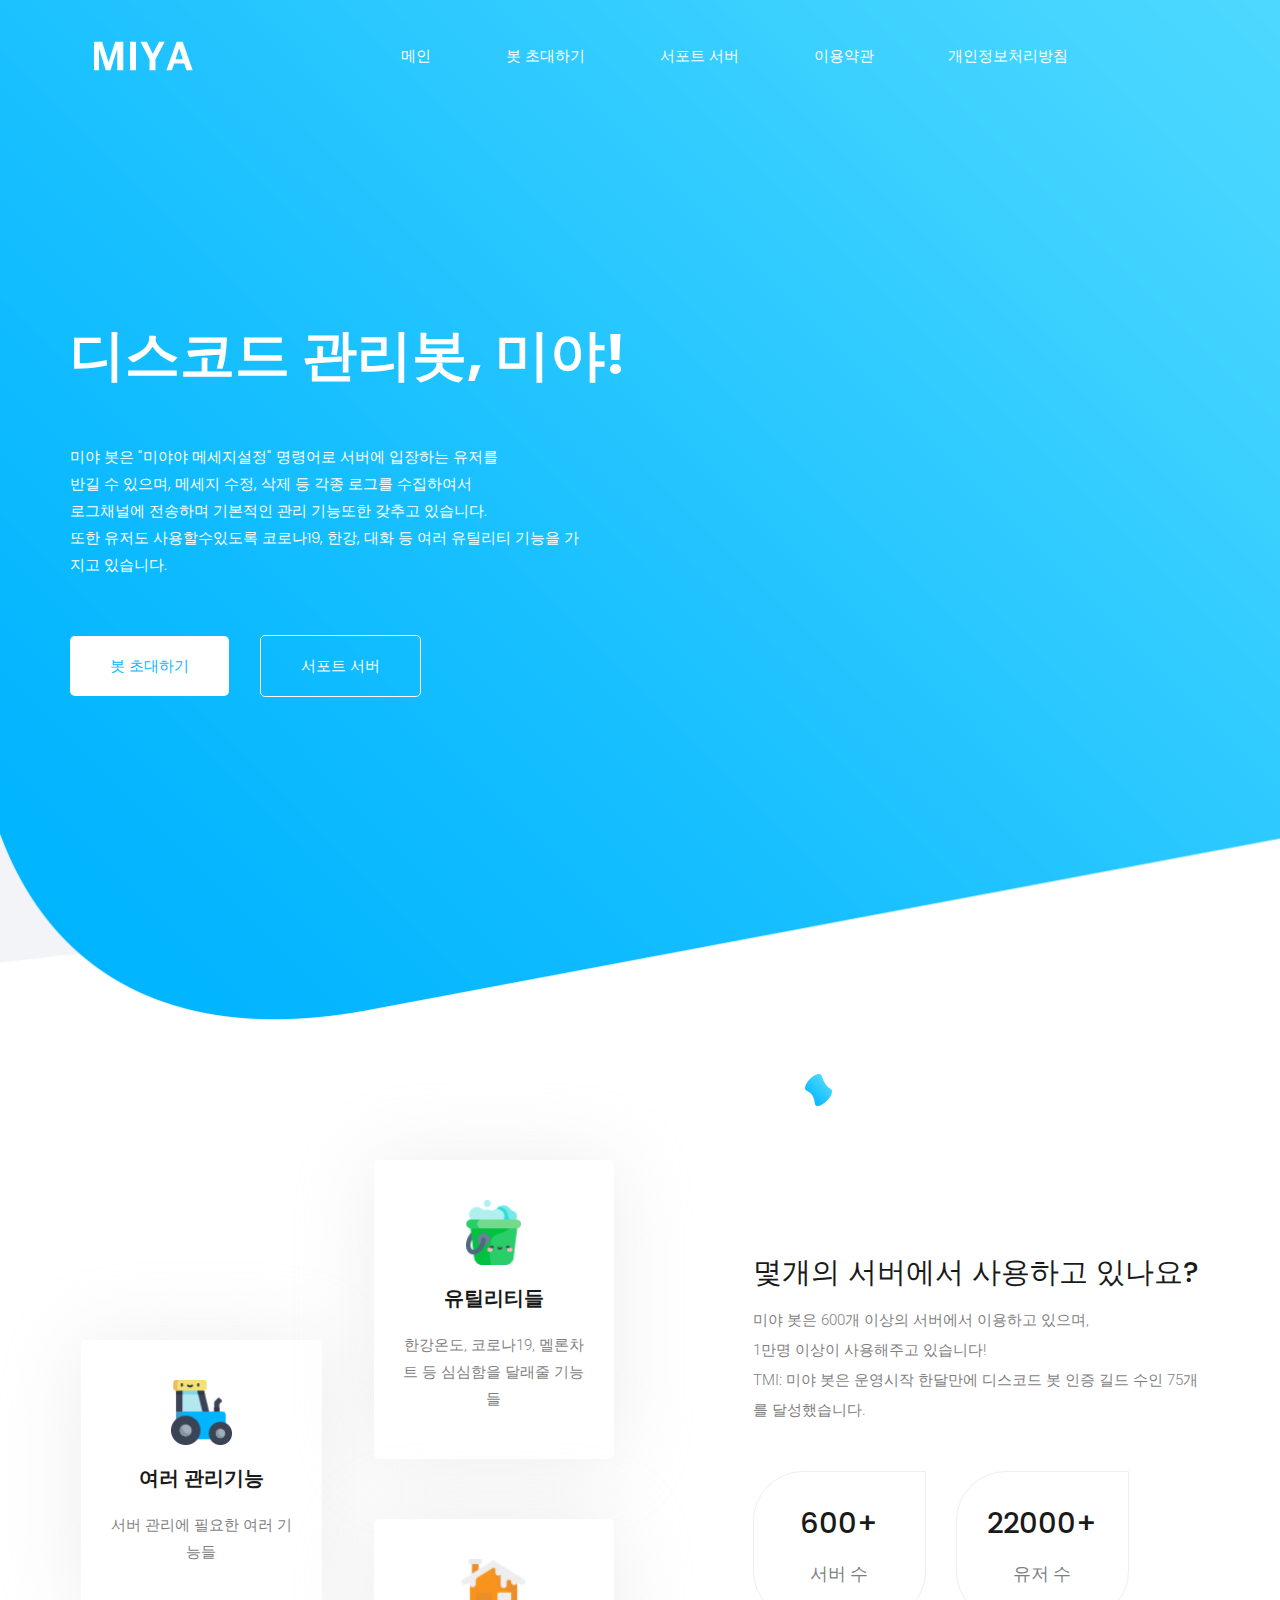
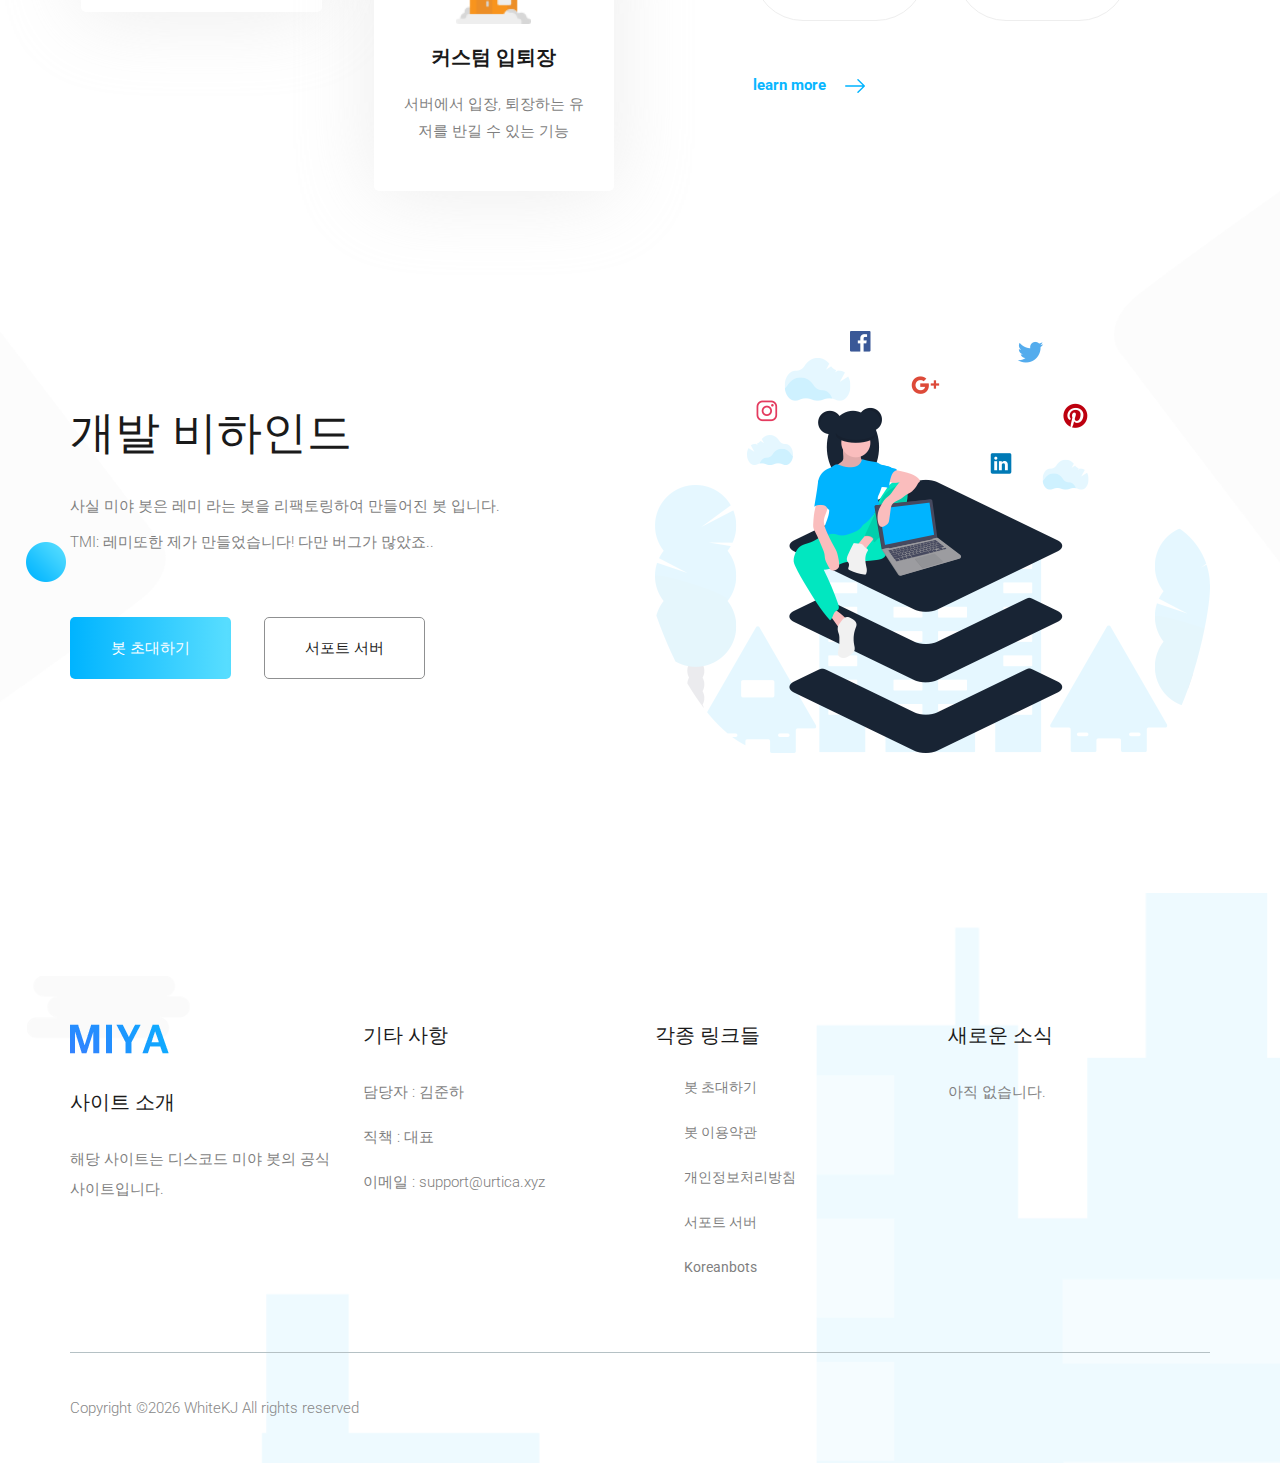
==== commit 8418ae2c: "Update index.html" ====
--- a/index.html
+++ b/index.html
@@ -63,10 +63,10 @@
                     <div class="banner_text">
                         <div class="banner_text_iner">
                             <h1>디스코드 관리봇, 미야!</h1>
-                            <p>미야 봇은 미야야 입장메세지 명령어로 서버에 입장하는 유저를<br>
-                                반길 수 있으며, 메세지 수정, 삭제, 채널, 이모지 등 각종 로그를 수집하여서<br>
+                            <p>미야 봇은 "미야야 메세지설정" 명령어로 서버에 입장하는 유저를<br>
+                                반길 수 있으며, 메세지 수정, 삭제 등 각종 로그를 수집하여서<br>
                                 로그채널에 전송하며 기본적인 관리 기능또한 갖추고 있습니다.<br>
-                                또한 유저도 사용할수있도록 코로나19, 한강, 멜론차트, 문자열반전, 핑퐁빌더 등 여러 유틸리티 기능을 가지고 있습니다.</p>
+                                또한 유저도 사용할수있도록 코로나19, 한강, 대화 등 여러 유틸리티 기능을 가지고 있습니다.</p>
                             <a href="https://discord.com/api/oauth2/authorize?client_id=720724942873821316&permissions=8&scope=bot" class="btn_2 banner_btn_1">봇 초대하기</a>
                             <a href="https://discord.gg/mdgaSjB" class="btn_2 banner_btn_2">서포트 서버</a>
                         </div>
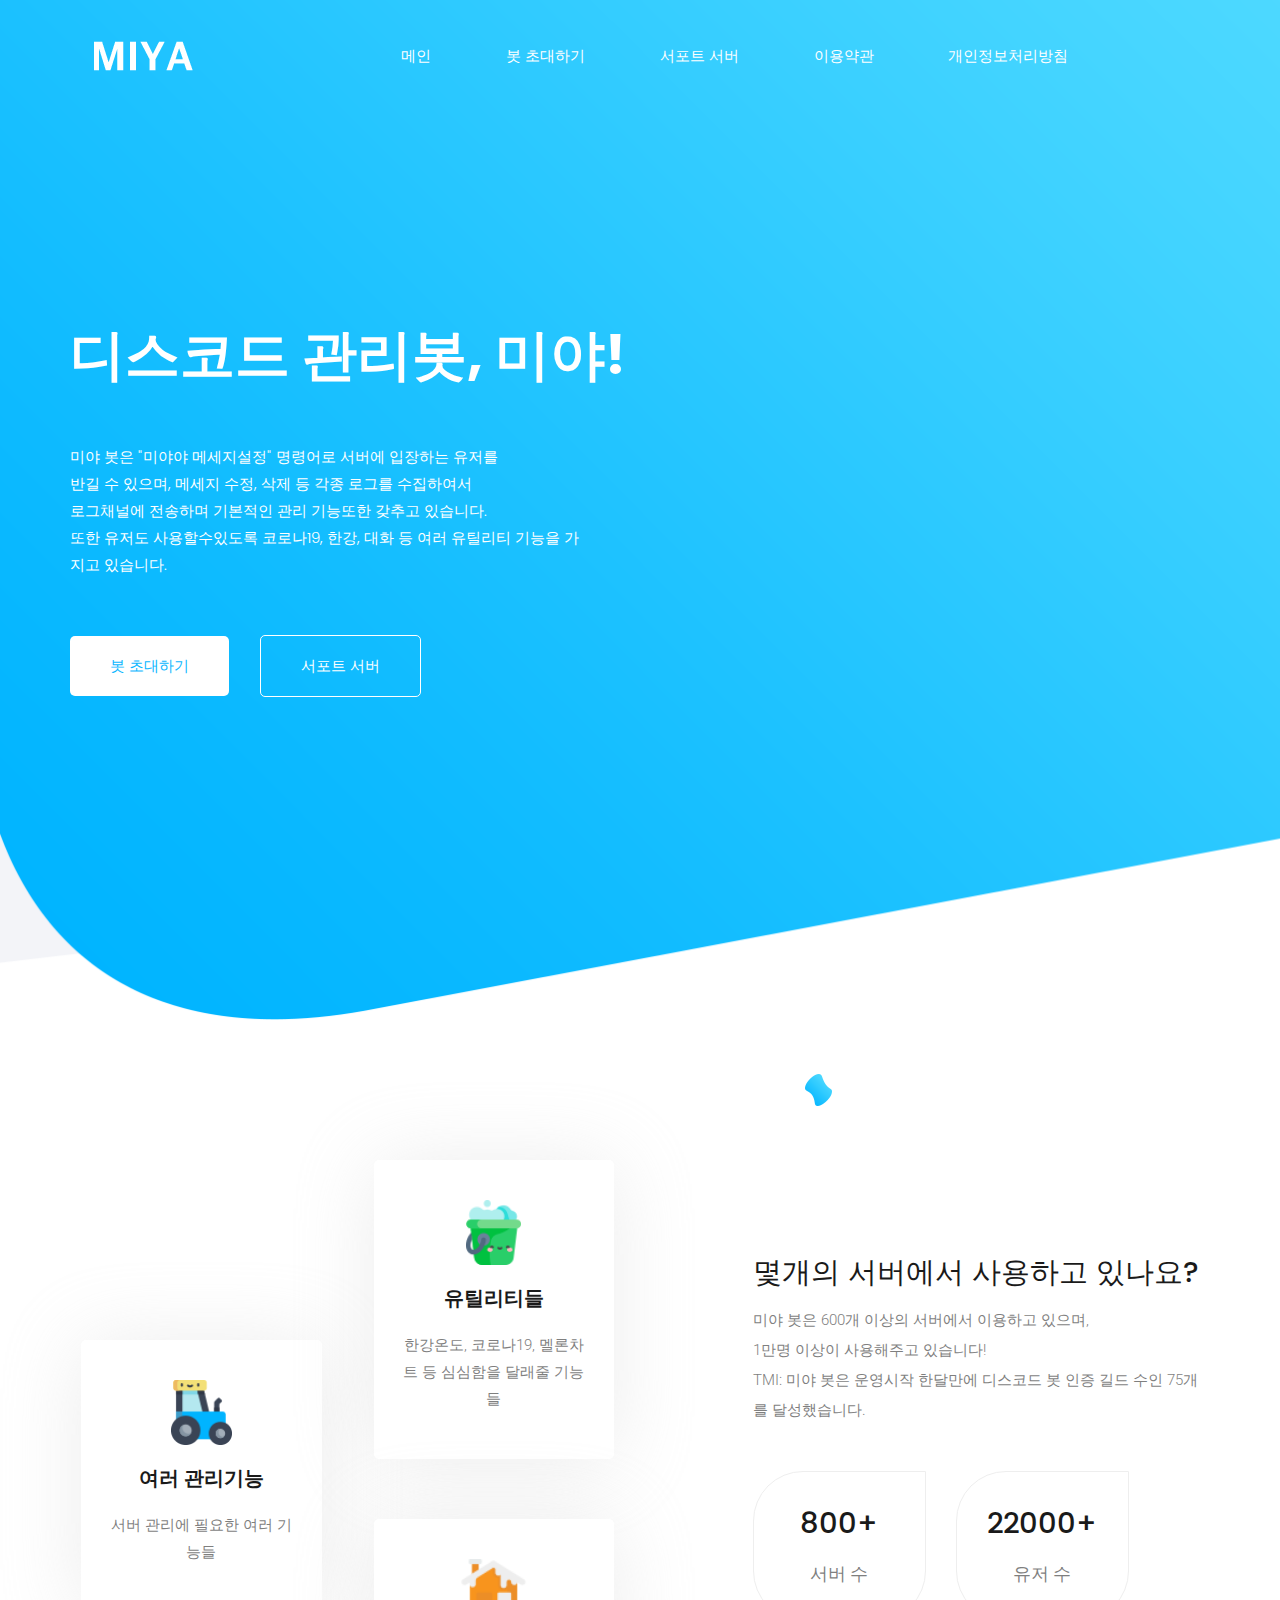
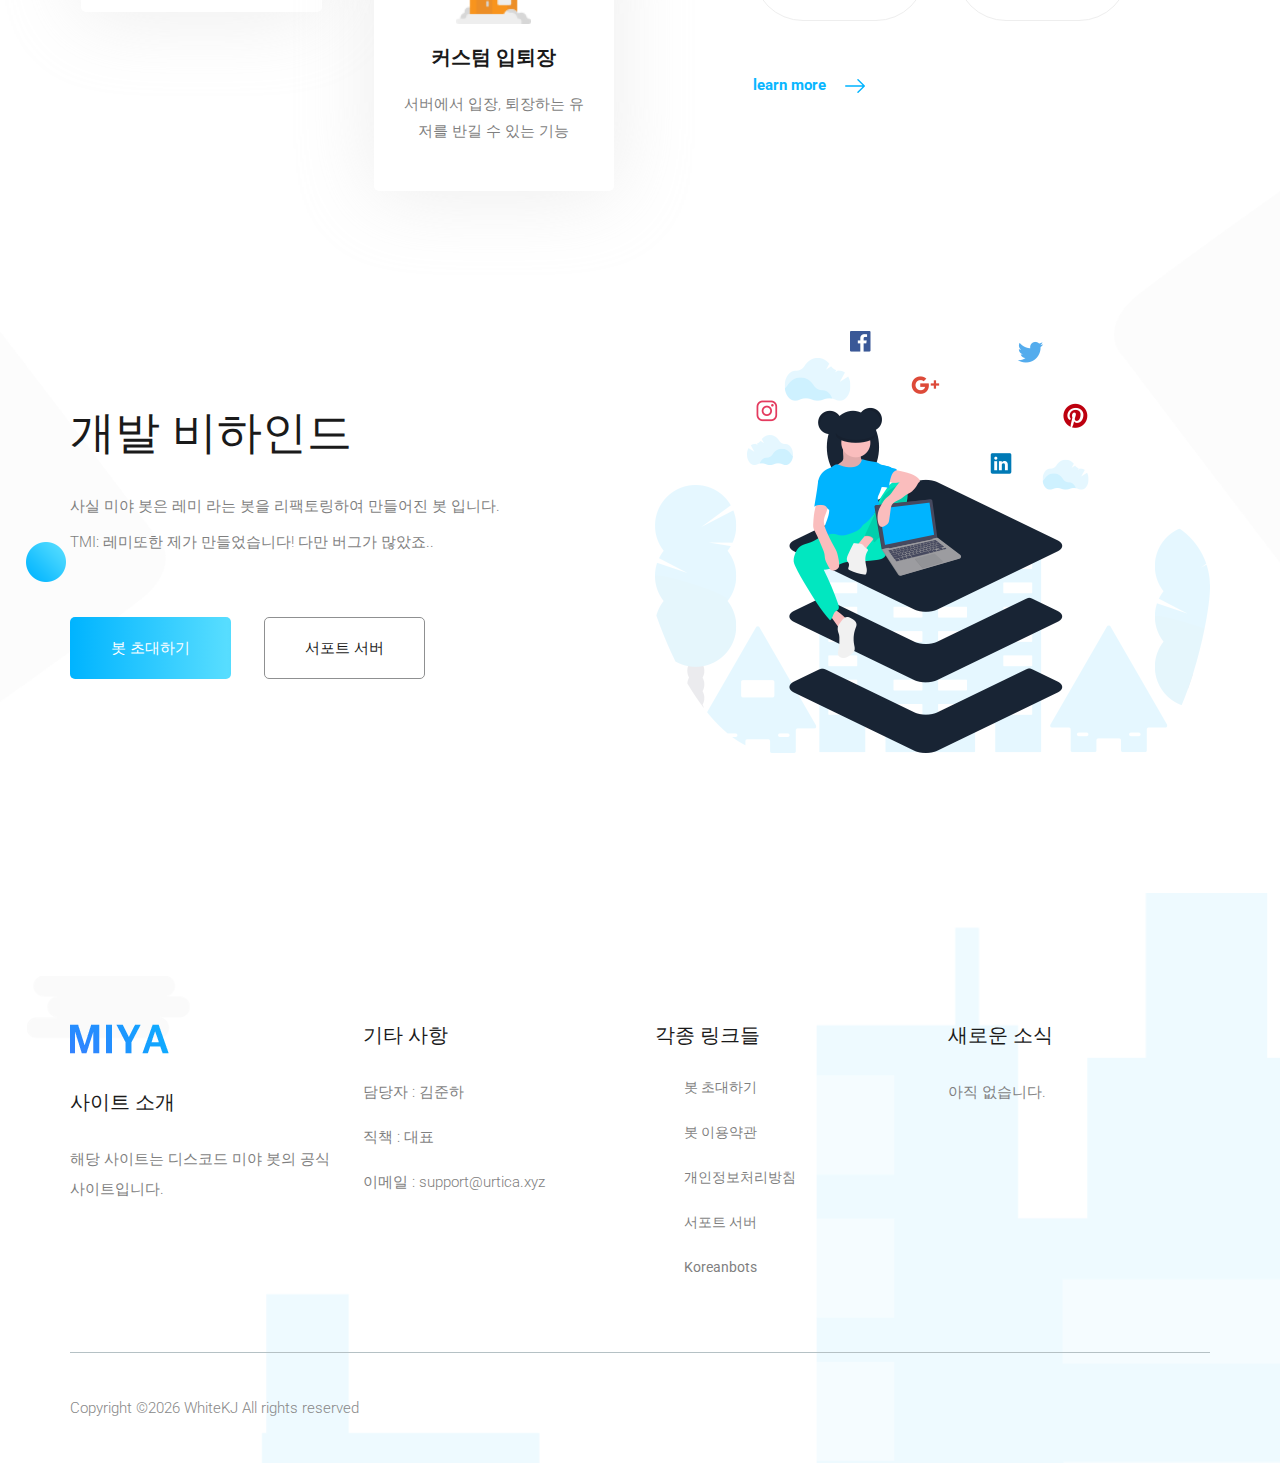
==== commit e39763f4: "Update index.html" ====
--- a/index.html
+++ b/index.html
@@ -41,7 +41,7 @@
                                     <a class="nav-link" href="https://discord.com/oauth2/authorize?client_id=720724942873821316&permissions=2147483647&redirect_uri=https%3A%2F%2Fmiya.kro.kr&response_type=code&scope=bot%20identify%20email">봇 초대하기</a>
                                 </li>
                                 <li class="nav-item">
-                                    <a class="nav-link" href="https://discord.gg/mdgaSjB">서포트 서버</a>
+                                    <a class="nav-link" href="https://discord.gg/tu4NKbEEnn">서포트 서버</a>
                                 </li>
                                 <li class="nav-item">
                                     <a class="nav-link" href="./elements.html">이용약관</a>
@@ -114,7 +114,7 @@
                         <div class="row">
                             <div class="col-sm-6 col-md-4 col-lg-5">
                                 <div class="feature_part_text_iner">
-                                    <h3 class="guild">600+</h4>
+                                    <h3 class="guild">800+</h4>
                                     <p>서버 수</p>
                                 </div>
                             </div>
@@ -184,7 +184,7 @@
                             <li><a href="https://discord.com/api/oauth2/authorize?client_id=720724942873821316&permissions=8&scope=bot">봇 초대하기</a></li>
                             <li><a href="./elements.html">봇 이용약관</a></li>
                             <li><a href="./privacy.html">개인정보처리방침</a></li>
-                            <li><a href="https://discord.gg/mdgaSjB">서포트 서버</a></li>
+                            <li><a href="https://discord.gg/tu4NKbEEnn">서포트 서버</a></li>
                             <li><a href="https://koreanbots.dev/bots/720724942873821316">Koreanbots</a></li>
                         </ul>
                     </div>
